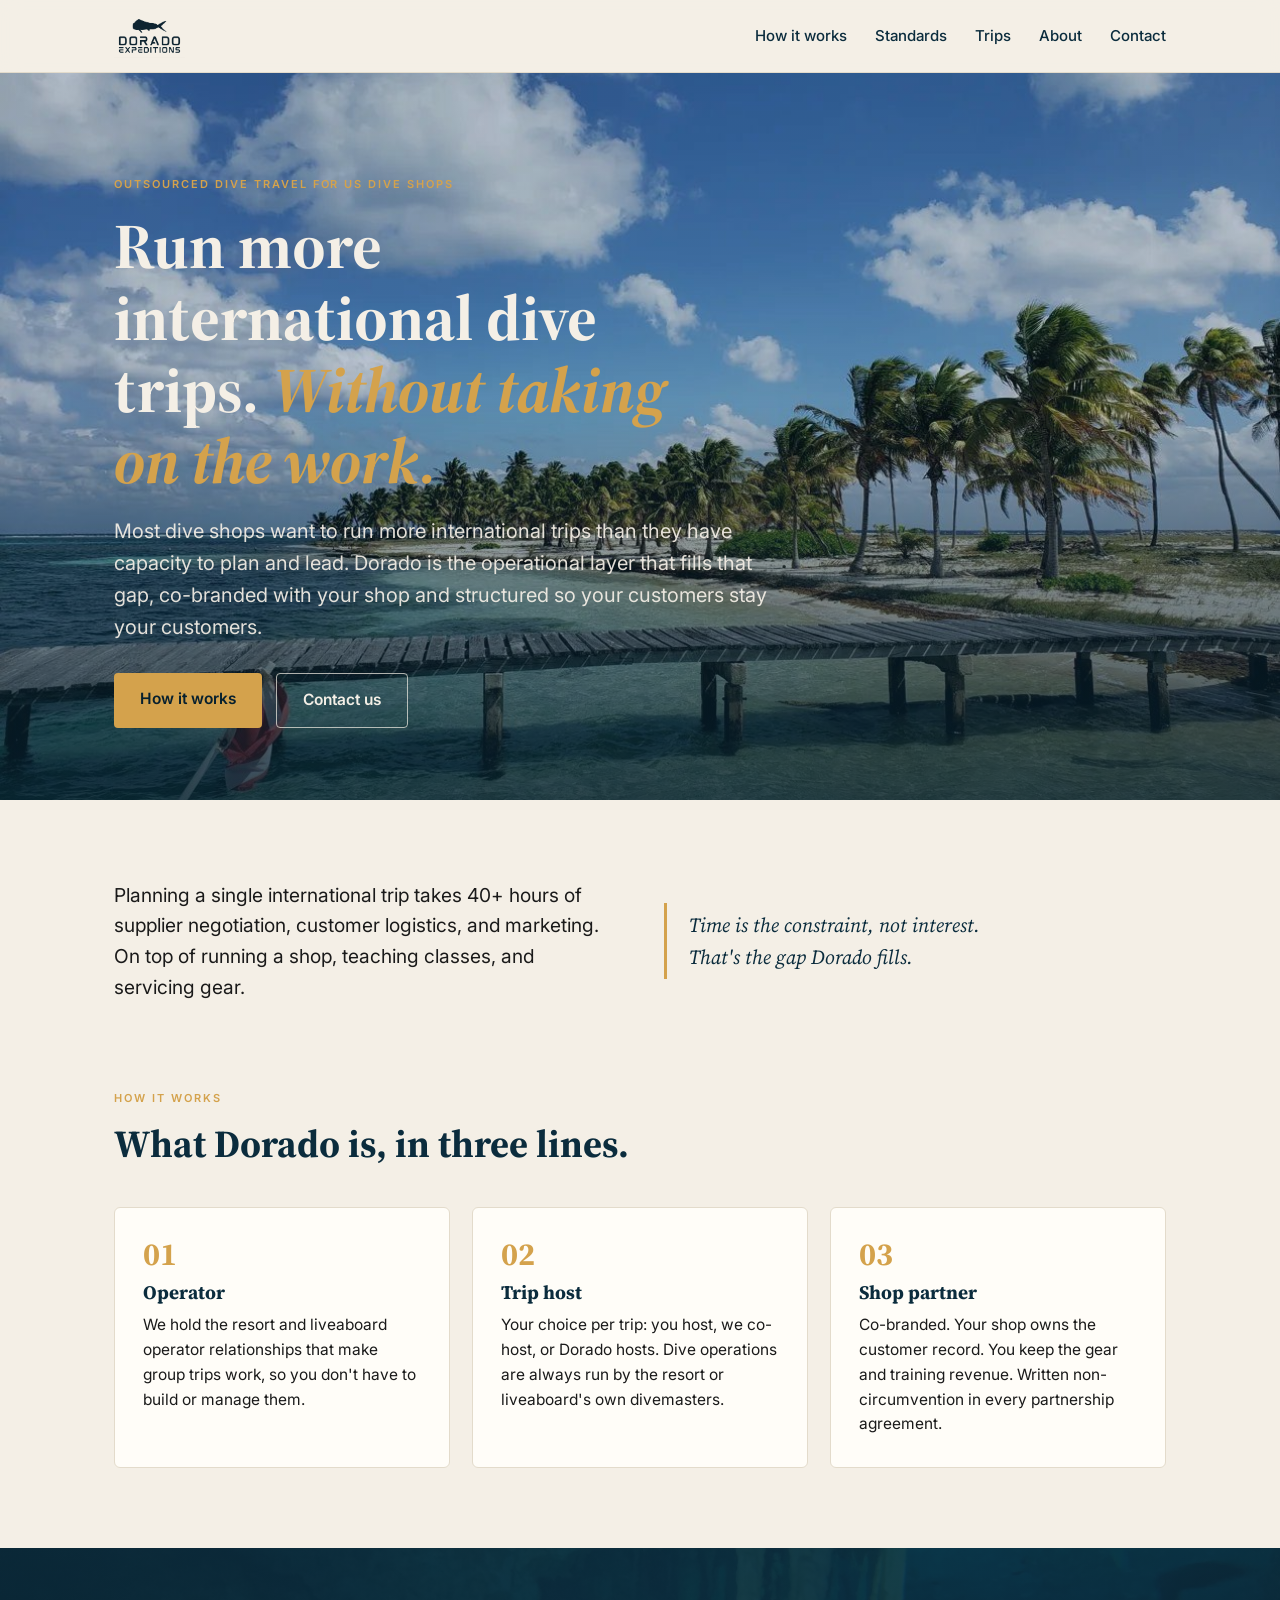
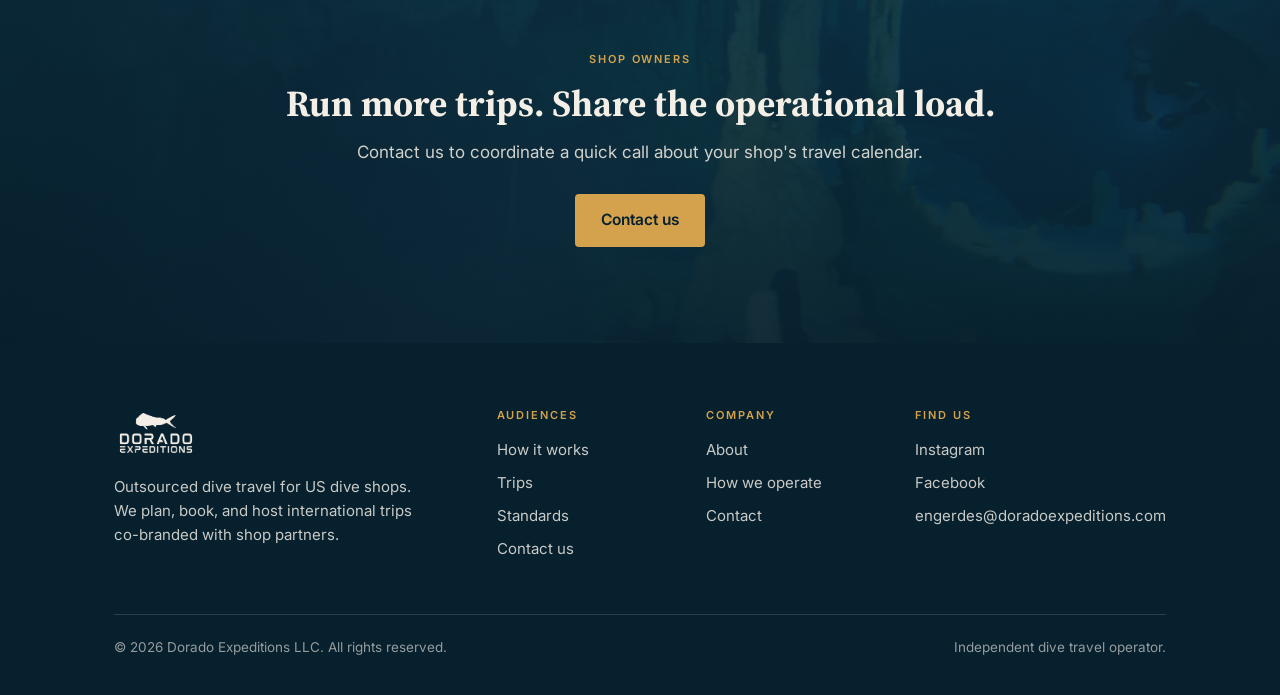
==== index.html @ 0cf163b3 "Add files via upload" ====
<!DOCTYPE html>
<html lang="en">
<head>
<meta charset="utf-8">
<meta name="viewport" content="width=device-width, initial-scale=1">
<title>Dorado Expeditions — Outsourced dive travel for US dive shops</title>
<meta name="description" content="We plan, book, and host international dive trips co-branded with US dive shop partners. Shops keep the customer relationship and the post-trip revenue.">
<link rel="preconnect" href="https://fonts.googleapis.com">
<link rel="preconnect" href="https://fonts.gstatic.com" crossorigin>
<link href="https://fonts.googleapis.com/css2?family=Inter:wght@400;500;600&family=Source+Serif+4:ital,wght@0,400;0,600;0,700;1,400;1,600;1,700&display=swap" rel="stylesheet">
<style>
:root{--sea:#0B2C3D;--bone:#F4EFE6;--gold:#D4A24C;--teal:#3A7D7B;--sand:#D9C9A8;--ink:#1A1A1A;--line:#E3DBCB;--sea-deep:#07202E;}
*{margin:0;padding:0;box-sizing:border-box}
html{scroll-behavior:smooth}
body{background:var(--bone);color:var(--ink);font-family:'Inter',system-ui,sans-serif;font-size:17px;line-height:1.6;-webkit-font-smoothing:antialiased}
img{display:block;max-width:100%}
a{color:inherit;text-decoration:none}
:focus-visible{outline:2px solid var(--gold);outline-offset:3px;border-radius:2px}
.wrap{max-width:1100px;margin:0 auto;padding:0 24px}
.eyebrow{font-size:11px;font-weight:600;letter-spacing:.18em;text-transform:uppercase;color:var(--gold)}
h1,h2,h3{font-family:'Source Serif 4',Georgia,serif;color:var(--sea);line-height:1.12;font-weight:700}
p{max-width:65ch}
/* nav */
.nav{position:sticky;top:0;z-index:50;background:rgba(244,239,230,.92);backdrop-filter:blur(10px);border-bottom:1px solid var(--line)}
.nav-in{max-width:1100px;margin:0 auto;padding:14px 24px;display:flex;align-items:center;justify-content:space-between}
.nav-logo img{height:44px;width:auto}
.nav-links{display:flex;gap:28px;list-style:none}
.nav-links a{font-size:15px;font-weight:500;color:var(--sea);padding-bottom:4px;border-bottom:2px solid transparent;transition:border-color .18s}
.nav-links a:hover,.nav-links a[aria-current]{border-bottom-color:var(--gold)}
.nav-burger{display:none;background:none;border:none;cursor:pointer;padding:6px}
.nav-burger span{display:block;width:22px;height:2px;background:var(--sea);margin:5px 0}
@media(max-width:800px){
 .nav-burger{display:block}
 .nav-links{position:absolute;top:100%;left:0;right:0;background:var(--bone);border-bottom:1px solid var(--line);flex-direction:column;gap:0;padding:8px 24px 16px;display:none}
 .nav-links.open{display:flex}
 .nav-links a{display:block;padding:12px 0;border-bottom:none;font-size:17px}
}
/* home hero */
.hero{position:relative;min-height:78vh;display:flex;align-items:flex-end;color:var(--bone);isolation:isolate}
.hero picture,.hero>img{position:absolute;inset:0;z-index:-2}
.hero picture img,.hero>img{width:100%;height:100%;object-fit:cover}
.hero::after{content:"";position:absolute;inset:0;z-index:-1;background:linear-gradient(180deg,rgba(11,44,61,.28) 0%,rgba(11,44,61,.24) 45%,rgba(7,32,46,.82) 100%)}
.hero-in{width:100%;max-width:1100px;margin:0 auto;padding:96px 24px 72px}
.hero h1{color:var(--bone);font-size:clamp(2.3rem,5.6vw,4rem);max-width:17ch;margin:14px 0 18px}
.hero h1 em{font-style:italic;color:var(--gold)}
.hero p{font-size:clamp(1.05rem,2vw,1.25rem);max-width:52ch;color:rgba(244,239,230,.92)}
.hero-cta{margin-top:30px;display:flex;gap:14px;flex-wrap:wrap}
/* interior page header: compact photo band with title on it */
.page-head{position:relative;display:flex;align-items:flex-end;min-height:320px;color:var(--bone);isolation:isolate}
.page-head>img{position:absolute;inset:0;width:100%;height:100%;object-fit:cover;z-index:-2}
.page-head::after{content:"";position:absolute;inset:0;z-index:-1;background:linear-gradient(180deg,rgba(11,44,61,.42) 0%,rgba(7,32,46,.8) 100%)}
.page-head.plain{background:var(--sea);min-height:0}
.page-head.plain::after{display:none}
.page-head .wrap{width:100%;padding-top:84px;padding-bottom:40px}
.page-head h1{color:var(--bone);font-size:clamp(2rem,4.4vw,2.9rem);margin-top:10px}
.page-head p{color:rgba(244,239,230,.9);margin-top:14px;font-size:clamp(1rem,1.8vw,1.15rem)}
/* buttons */
.btn{display:inline-block;font-weight:600;font-size:15.5px;padding:14px 26px;border-radius:4px;transition:transform .15s,background .15s}
.btn:hover{transform:translateY(-1px)}
.btn-primary{background:var(--sea);color:var(--bone)}
.btn-primary:hover{background:var(--sea-deep)}
.btn-gold{background:var(--gold);color:var(--sea-deep)}
.btn-gold:hover{background:#c3903c}
.btn-ghost{border:1.5px solid rgba(244,239,230,.7);color:var(--bone)}
.btn-ghost:hover{border-color:var(--gold);color:var(--gold)}
/* sections */
.sec{padding:80px 0}
.sec-head{margin-bottom:42px}
.sec-head h2{font-size:clamp(1.7rem,3.4vw,2.4rem);margin-top:12px}
/* cards */
.grid3{display:grid;grid-template-columns:repeat(3,1fr);gap:22px}
.grid2{display:grid;grid-template-columns:1fr 1fr;gap:22px}
@media(max-width:800px){.grid3,.grid2{grid-template-columns:1fr}}
.card{background:#FFFDF8;border:1px solid var(--line);border-radius:6px;padding:30px 28px}
.card .num{font-family:'Source Serif 4',serif;font-size:2rem;font-weight:700;color:var(--gold);line-height:1}
.card h3{font-size:1.2rem;margin:12px 0 10px}
.card p{font-size:15.5px}
.mode{border-top:3px solid var(--gold)}
/* panels */
.panel{border-radius:6px;padding:34px 32px}
.panel h3{font-size:12px;font-weight:600;letter-spacing:.18em;text-transform:uppercase;font-family:'Inter',sans-serif;margin-bottom:18px}
.panel ul{list-style:none}
.panel li{position:relative;padding-left:20px;margin-bottom:12px;font-size:16px;line-height:1.5}
.panel li::before{content:"";position:absolute;left:0;top:.62em;width:6px;height:6px;border-radius:50%}
.panel.dark{background:var(--sea);color:#EEF0EE}
.panel.dark h3{color:var(--gold)}
.panel.dark li::before{background:var(--gold)}
.panel.light{background:#FFFDF8;border:1px solid var(--line);color:var(--sea)}
.panel.light h3{color:var(--gold)}
.panel.light li::before{background:var(--teal)}
/* CTA band (optional photo background) */
.cta-band{position:relative;isolation:isolate;background:var(--sea);color:var(--bone);text-align:center;padding:96px 24px;overflow:hidden}
.cta-band>img{position:absolute;inset:0;width:100%;height:100%;object-fit:cover;z-index:-2}
.cta-band.photo::before{content:"";position:absolute;inset:0;z-index:-1;background:linear-gradient(180deg,rgba(11,44,61,.9) 0%,rgba(7,32,46,.94) 100%)}
.cta-band h2{color:var(--bone);font-size:clamp(1.7rem,3.4vw,2.3rem);margin:12px auto 14px}
.cta-band p{margin:0 auto 28px;color:rgba(244,239,230,.85)}
/* footer */
footer{background:var(--sea-deep);color:rgba(244,239,230,.82);padding:64px 0 36px;font-size:15px}
.foot-grid{display:grid;grid-template-columns:2fr 1fr 1fr 1fr;gap:36px;margin-bottom:44px}
@media(max-width:800px){.foot-grid{grid-template-columns:1fr 1fr}}
@media(max-width:520px){.foot-grid{grid-template-columns:1fr}}
footer h4{font-size:11px;letter-spacing:.18em;text-transform:uppercase;color:var(--gold);margin-bottom:14px;font-weight:600}
footer ul{list-style:none}
footer li{margin-bottom:9px}
footer a:hover{color:var(--gold)}
.foot-logo img{height:52px;width:auto;margin-bottom:16px}
.foot-base{border-top:1px solid rgba(244,239,230,.14);padding-top:22px;display:flex;justify-content:space-between;gap:12px;flex-wrap:wrap;font-size:13.5px;color:rgba(244,239,230,.6)}
/* prose + misc */
.prose p{margin-bottom:18px}
.lead{font-size:clamp(1.05rem,1.8vw,1.2rem)}
.pull{border-left:3px solid var(--gold);padding:6px 0 6px 22px;font-family:'Source Serif 4',serif;font-size:1.25rem;color:var(--sea);font-style:italic}
.portrait{max-width:420px;border-radius:6px;border:1px solid var(--line)}
/* reveal */
.rv{opacity:0;transform:translateY(14px);transition:opacity .6s ease,transform .6s ease}
.rv.in{opacity:1;transform:none}
@media(prefers-reduced-motion:reduce){.rv{opacity:1;transform:none;transition:none}html{scroll-behavior:auto}}
</style>
</head>
<body>
<header class="nav"><div class="nav-in"><a class="nav-logo" href="./" aria-label="Dorado Expeditions home"><img src="logo/dorado-dark.png" alt="Dorado Expeditions"></a><nav aria-label="Main"><button class="nav-burger" aria-label="Menu"><span></span><span></span><span></span></button><ul class="nav-links"><li><a href="for-shops/">How it works</a></li><li><a href="standards/">Standards</a></li><li><a href="trips/">Trips</a></li><li><a href="about/">About</a></li><li><a href="contact/">Contact</a></li></ul></nav></div></header>

<section class="hero">
<picture>
<source media="(max-width:700px)" srcset="photos/home-hero-mobile.jpg">
<img src="photos/home-hero.jpg" alt="Dive boat on open Caribbean water" fetchpriority="high">
</picture>
<div class="hero-in">
<span class="eyebrow">Outsourced dive travel for US dive shops</span>
<h1>Run more international dive trips. <em>Without taking on the work.</em></h1>
<p>Most dive shops want to run more international trips than they have capacity to plan and lead. Dorado is the operational layer that fills that gap, co-branded with your shop and structured so your customers stay your customers.</p>
<div class="hero-cta"><a class="btn btn-gold" href="for-shops/">How it works</a><a class="btn btn-ghost" href="contact/">Contact us</a></div>
</div>
</section>

<section class="sec">
<div class="wrap grid2" style="align-items:center;gap:48px">
<div class="rv">
<p class="lead">Planning a single international trip takes 40+ hours of supplier negotiation, customer logistics, and marketing. On top of running a shop, teaching classes, and servicing gear.</p>
</div>
<div class="rv">
<p class="pull">Time is the constraint, not interest.<br>That's the gap Dorado fills.</p>
</div>
</div>
</section>

<section class="sec" style="padding-top:0">
<div class="wrap">
<div class="sec-head rv"><span class="eyebrow">How it works</span><h2>What Dorado is, in three lines.</h2></div>
<div class="grid3">
<div class="card rv"><div class="num">01</div><h3>Operator</h3><p>We hold the resort and liveaboard operator relationships that make group trips work, so you don't have to build or manage them.</p></div>
<div class="card rv"><div class="num">02</div><h3>Trip host</h3><p>Your choice per trip: you host, we co-host, or Dorado hosts. Dive operations are always run by the resort or liveaboard's own divemasters.</p></div>
<div class="card rv"><div class="num">03</div><h3>Shop partner</h3><p>Co-branded. Your shop owns the customer record. You keep the gear and training revenue. Written non-circumvention in every partnership agreement.</p></div>
</div>
</div>
</section>

<section class="cta-band photo">
<img src="photos/cta-cenote.jpg" alt="" loading="lazy" aria-hidden="true">
<span class="eyebrow">Shop owners</span>
<h2>Run more trips. Share the operational load.</h2>
<p>Contact us to coordinate a quick call about your shop's travel calendar.</p>
<a class="btn btn-gold" href="contact/">Contact us</a>
</section>

<footer><div class="wrap">
<div class="foot-grid">
<div class="foot-logo"><img src="logo/dorado-bone.png" alt="Dorado Expeditions">
<p style="max-width:34ch">Outsourced dive travel for US dive shops. We plan, book, and host international trips co-branded with shop partners.</p></div>
<div><h4>Audiences</h4><ul><li><a href="for-shops/">How it works</a></li><li><a href="trips/">Trips</a></li><li><a href="standards/">Standards</a></li><li><a href="contact/">Contact us</a></li></ul></div>
<div><h4>Company</h4><ul><li><a href="about/">About</a></li><li><a href="standards/">How we operate</a></li><li><a href="contact/">Contact</a></li></ul></div>
<div><h4>Find us</h4><ul><li><a href="https://instagram.com/doradoexpeditions">Instagram</a></li><li><a href="https://facebook.com/doradoexpeditions">Facebook</a></li><li><a href="mailto:engerdes@doradoexpeditions.com">engerdes@doradoexpeditions.com</a></li></ul></div>
</div>
<div class="foot-base"><span>&copy; 2026 Dorado Expeditions LLC. All rights reserved.</span><span>Independent dive travel operator.</span></div>
</div></footer>
<script>
document.querySelector('.nav-burger')?.addEventListener('click',e=>{document.querySelector('.nav-links').classList.toggle('open')});
const io=new IntersectionObserver(es=>es.forEach(x=>{if(x.isIntersecting){x.target.classList.add('in');io.unobserve(x.target)}}),{threshold:.12});
document.querySelectorAll('.rv').forEach(el=>io.observe(el));
</script>
</body>
</html>
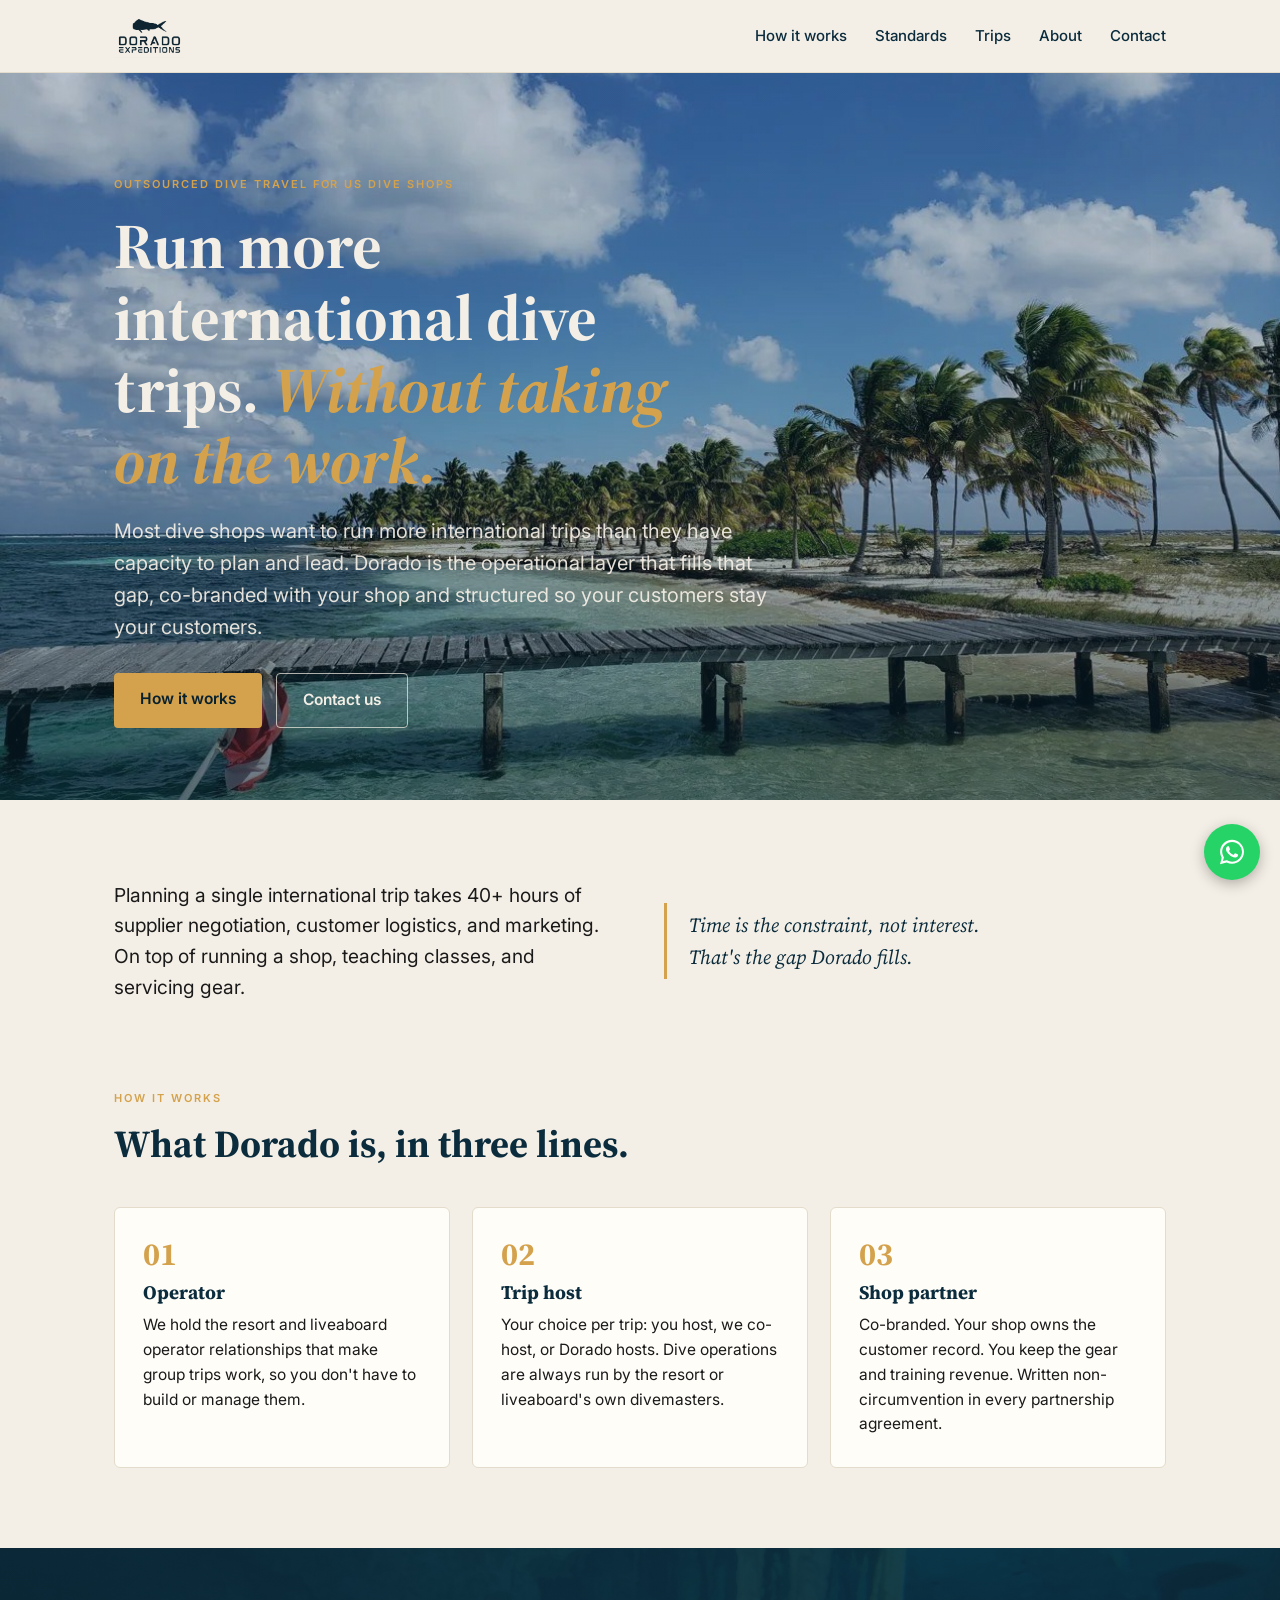
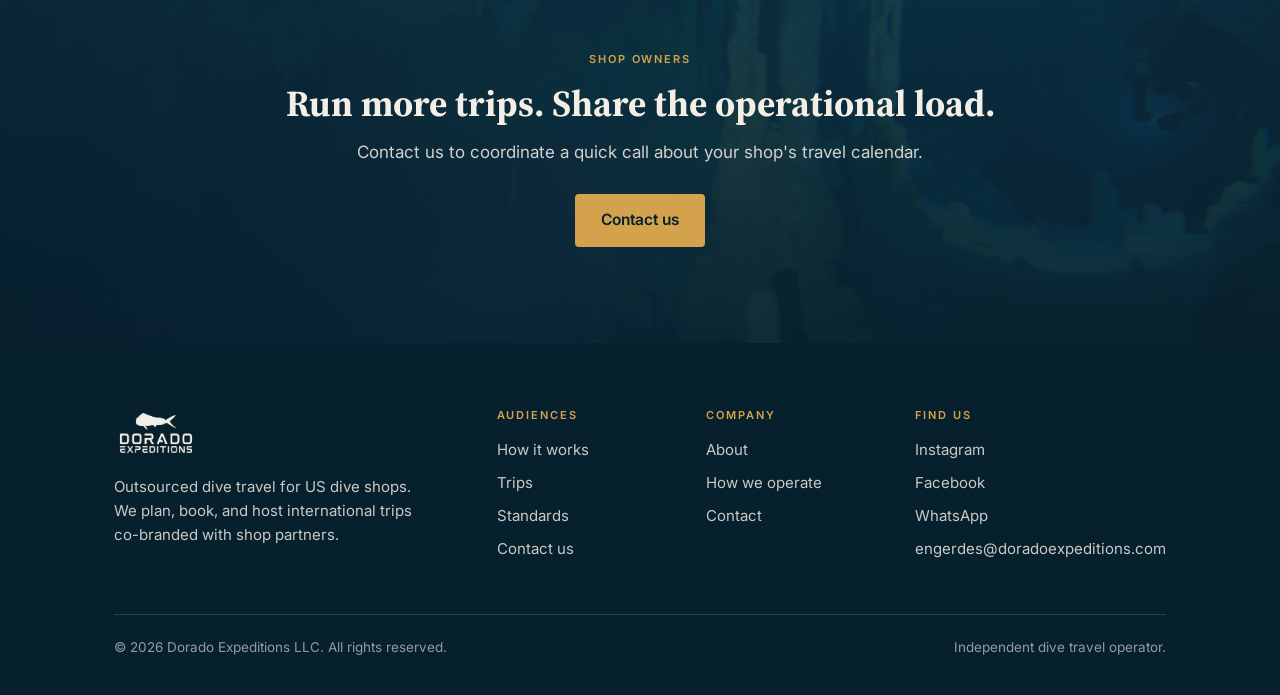
==== commit bc306443: "SEO upgrades, WhatsApp contact channel, hero fix, shared stylesheet - Extract duplicated inline CSS " ====
--- a/index.html
+++ b/index.html
@@ -8,113 +8,46 @@
 <link rel="preconnect" href="https://fonts.googleapis.com">
 <link rel="preconnect" href="https://fonts.gstatic.com" crossorigin>
 <link href="https://fonts.googleapis.com/css2?family=Inter:wght@400;500;600&family=Source+Serif+4:ital,wght@0,400;0,600;0,700;1,400;1,600;1,700&display=swap" rel="stylesheet">
-<style>
-:root{--sea:#0B2C3D;--bone:#F4EFE6;--gold:#D4A24C;--teal:#3A7D7B;--sand:#D9C9A8;--ink:#1A1A1A;--line:#E3DBCB;--sea-deep:#07202E;}
-*{margin:0;padding:0;box-sizing:border-box}
-html{scroll-behavior:smooth}
-body{background:var(--bone);color:var(--ink);font-family:'Inter',system-ui,sans-serif;font-size:17px;line-height:1.6;-webkit-font-smoothing:antialiased}
-img{display:block;max-width:100%}
-a{color:inherit;text-decoration:none}
-:focus-visible{outline:2px solid var(--gold);outline-offset:3px;border-radius:2px}
-.wrap{max-width:1100px;margin:0 auto;padding:0 24px}
-.eyebrow{font-size:11px;font-weight:600;letter-spacing:.18em;text-transform:uppercase;color:var(--gold)}
-h1,h2,h3{font-family:'Source Serif 4',Georgia,serif;color:var(--sea);line-height:1.12;font-weight:700}
-p{max-width:65ch}
-/* nav */
-.nav{position:sticky;top:0;z-index:50;background:rgba(244,239,230,.92);backdrop-filter:blur(10px);border-bottom:1px solid var(--line)}
-.nav-in{max-width:1100px;margin:0 auto;padding:14px 24px;display:flex;align-items:center;justify-content:space-between}
-.nav-logo img{height:44px;width:auto}
-.nav-links{display:flex;gap:28px;list-style:none}
-.nav-links a{font-size:15px;font-weight:500;color:var(--sea);padding-bottom:4px;border-bottom:2px solid transparent;transition:border-color .18s}
-.nav-links a:hover,.nav-links a[aria-current]{border-bottom-color:var(--gold)}
-.nav-burger{display:none;background:none;border:none;cursor:pointer;padding:6px}
-.nav-burger span{display:block;width:22px;height:2px;background:var(--sea);margin:5px 0}
-@media(max-width:800px){
- .nav-burger{display:block}
- .nav-links{position:absolute;top:100%;left:0;right:0;background:var(--bone);border-bottom:1px solid var(--line);flex-direction:column;gap:0;padding:8px 24px 16px;display:none}
- .nav-links.open{display:flex}
- .nav-links a{display:block;padding:12px 0;border-bottom:none;font-size:17px}
+<link rel="stylesheet" href="/assets/site.css">
+<link rel="canonical" href="https://doradoexpeditions.com/">
+<meta property="og:type" content="website">
+<meta property="og:site_name" content="Dorado Expeditions">
+<meta property="og:title" content="Dorado Expeditions — Outsourced dive travel for US dive shops">
+<meta property="og:description" content="We plan, book, and host international dive trips co-branded with US dive shop partners. Shops keep the customer relationship and the post-trip revenue.">
+<meta property="og:url" content="https://doradoexpeditions.com/">
+<meta property="og:image" content="https://doradoexpeditions.com/photos/home-hero.jpg">
+<meta name="twitter:card" content="summary_large_image">
+<link rel="icon" href="/logo/fish-dark.png">
+<link rel="apple-touch-icon" href="/logo/fish-dark.png">
+<script type="application/ld+json">
+{
+  "@context": "https://schema.org",
+  "@type": "TravelAgency",
+  "name": "Dorado Expeditions",
+  "legalName": "Dorado Expeditions LLC",
+  "url": "https://doradoexpeditions.com/",
+  "logo": "https://doradoexpeditions.com/logo/dorado-dark.png",
+  "image": "https://doradoexpeditions.com/photos/home-hero.jpg",
+  "description": "Outsourced dive travel operator. We plan, book, and host international dive trips co-branded with US dive shop partners.",
+  "email": "engerdes@doradoexpeditions.com",
+  "telephone": "+1-609-423-3246",
+  "address": {
+    "@type": "PostalAddress",
+    "addressLocality": "Washington",
+    "addressRegion": "DC",
+    "addressCountry": "US"
+  },
+  "areaServed": "US",
+  "founder": {
+    "@type": "Person",
+    "name": "Etienne N. Gerdes"
+  },
+  "sameAs": [
+    "https://instagram.com/doradoexpeditions",
+    "https://facebook.com/doradoexpeditions"
+  ]
 }
-/* home hero */
-.hero{position:relative;min-height:78vh;display:flex;align-items:flex-end;color:var(--bone);isolation:isolate}
-.hero picture,.hero>img{position:absolute;inset:0;z-index:-2}
-.hero picture img,.hero>img{width:100%;height:100%;object-fit:cover}
-.hero::after{content:"";position:absolute;inset:0;z-index:-1;background:linear-gradient(180deg,rgba(11,44,61,.28) 0%,rgba(11,44,61,.24) 45%,rgba(7,32,46,.82) 100%)}
-.hero-in{width:100%;max-width:1100px;margin:0 auto;padding:96px 24px 72px}
-.hero h1{color:var(--bone);font-size:clamp(2.3rem,5.6vw,4rem);max-width:17ch;margin:14px 0 18px}
-.hero h1 em{font-style:italic;color:var(--gold)}
-.hero p{font-size:clamp(1.05rem,2vw,1.25rem);max-width:52ch;color:rgba(244,239,230,.92)}
-.hero-cta{margin-top:30px;display:flex;gap:14px;flex-wrap:wrap}
-/* interior page header: compact photo band with title on it */
-.page-head{position:relative;display:flex;align-items:flex-end;min-height:320px;color:var(--bone);isolation:isolate}
-.page-head>img{position:absolute;inset:0;width:100%;height:100%;object-fit:cover;z-index:-2}
-.page-head::after{content:"";position:absolute;inset:0;z-index:-1;background:linear-gradient(180deg,rgba(11,44,61,.42) 0%,rgba(7,32,46,.8) 100%)}
-.page-head.plain{background:var(--sea);min-height:0}
-.page-head.plain::after{display:none}
-.page-head .wrap{width:100%;padding-top:84px;padding-bottom:40px}
-.page-head h1{color:var(--bone);font-size:clamp(2rem,4.4vw,2.9rem);margin-top:10px}
-.page-head p{color:rgba(244,239,230,.9);margin-top:14px;font-size:clamp(1rem,1.8vw,1.15rem)}
-/* buttons */
-.btn{display:inline-block;font-weight:600;font-size:15.5px;padding:14px 26px;border-radius:4px;transition:transform .15s,background .15s}
-.btn:hover{transform:translateY(-1px)}
-.btn-primary{background:var(--sea);color:var(--bone)}
-.btn-primary:hover{background:var(--sea-deep)}
-.btn-gold{background:var(--gold);color:var(--sea-deep)}
-.btn-gold:hover{background:#c3903c}
-.btn-ghost{border:1.5px solid rgba(244,239,230,.7);color:var(--bone)}
-.btn-ghost:hover{border-color:var(--gold);color:var(--gold)}
-/* sections */
-.sec{padding:80px 0}
-.sec-head{margin-bottom:42px}
-.sec-head h2{font-size:clamp(1.7rem,3.4vw,2.4rem);margin-top:12px}
-/* cards */
-.grid3{display:grid;grid-template-columns:repeat(3,1fr);gap:22px}
-.grid2{display:grid;grid-template-columns:1fr 1fr;gap:22px}
-@media(max-width:800px){.grid3,.grid2{grid-template-columns:1fr}}
-.card{background:#FFFDF8;border:1px solid var(--line);border-radius:6px;padding:30px 28px}
-.card .num{font-family:'Source Serif 4',serif;font-size:2rem;font-weight:700;color:var(--gold);line-height:1}
-.card h3{font-size:1.2rem;margin:12px 0 10px}
-.card p{font-size:15.5px}
-.mode{border-top:3px solid var(--gold)}
-/* panels */
-.panel{border-radius:6px;padding:34px 32px}
-.panel h3{font-size:12px;font-weight:600;letter-spacing:.18em;text-transform:uppercase;font-family:'Inter',sans-serif;margin-bottom:18px}
-.panel ul{list-style:none}
-.panel li{position:relative;padding-left:20px;margin-bottom:12px;font-size:16px;line-height:1.5}
-.panel li::before{content:"";position:absolute;left:0;top:.62em;width:6px;height:6px;border-radius:50%}
-.panel.dark{background:var(--sea);color:#EEF0EE}
-.panel.dark h3{color:var(--gold)}
-.panel.dark li::before{background:var(--gold)}
-.panel.light{background:#FFFDF8;border:1px solid var(--line);color:var(--sea)}
-.panel.light h3{color:var(--gold)}
-.panel.light li::before{background:var(--teal)}
-/* CTA band (optional photo background) */
-.cta-band{position:relative;isolation:isolate;background:var(--sea);color:var(--bone);text-align:center;padding:96px 24px;overflow:hidden}
-.cta-band>img{position:absolute;inset:0;width:100%;height:100%;object-fit:cover;z-index:-2}
-.cta-band.photo::before{content:"";position:absolute;inset:0;z-index:-1;background:linear-gradient(180deg,rgba(11,44,61,.9) 0%,rgba(7,32,46,.94) 100%)}
-.cta-band h2{color:var(--bone);font-size:clamp(1.7rem,3.4vw,2.3rem);margin:12px auto 14px}
-.cta-band p{margin:0 auto 28px;color:rgba(244,239,230,.85)}
-/* footer */
-footer{background:var(--sea-deep);color:rgba(244,239,230,.82);padding:64px 0 36px;font-size:15px}
-.foot-grid{display:grid;grid-template-columns:2fr 1fr 1fr 1fr;gap:36px;margin-bottom:44px}
-@media(max-width:800px){.foot-grid{grid-template-columns:1fr 1fr}}
-@media(max-width:520px){.foot-grid{grid-template-columns:1fr}}
-footer h4{font-size:11px;letter-spacing:.18em;text-transform:uppercase;color:var(--gold);margin-bottom:14px;font-weight:600}
-footer ul{list-style:none}
-footer li{margin-bottom:9px}
-footer a:hover{color:var(--gold)}
-.foot-logo img{height:52px;width:auto;margin-bottom:16px}
-.foot-base{border-top:1px solid rgba(244,239,230,.14);padding-top:22px;display:flex;justify-content:space-between;gap:12px;flex-wrap:wrap;font-size:13.5px;color:rgba(244,239,230,.6)}
-/* prose + misc */
-.prose p{margin-bottom:18px}
-.lead{font-size:clamp(1.05rem,1.8vw,1.2rem)}
-.pull{border-left:3px solid var(--gold);padding:6px 0 6px 22px;font-family:'Source Serif 4',serif;font-size:1.25rem;color:var(--sea);font-style:italic}
-.portrait{max-width:420px;border-radius:6px;border:1px solid var(--line)}
-/* reveal */
-.rv{opacity:0;transform:translateY(14px);transition:opacity .6s ease,transform .6s ease}
-.rv.in{opacity:1;transform:none}
-@media(prefers-reduced-motion:reduce){.rv{opacity:1;transform:none;transition:none}html{scroll-behavior:auto}}
-</style>
+</script>
 </head>
 <body>
 <header class="nav"><div class="nav-in"><a class="nav-logo" href="./" aria-label="Dorado Expeditions home"><img src="logo/dorado-dark.png" alt="Dorado Expeditions"></a><nav aria-label="Main"><button class="nav-burger" aria-label="Menu"><span></span><span></span><span></span></button><ul class="nav-links"><li><a href="for-shops/">How it works</a></li><li><a href="standards/">Standards</a></li><li><a href="trips/">Trips</a></li><li><a href="about/">About</a></li><li><a href="contact/">Contact</a></li></ul></nav></div></header>
@@ -168,10 +101,11 @@
 <p style="max-width:34ch">Outsourced dive travel for US dive shops. We plan, book, and host international trips co-branded with shop partners.</p></div>
 <div><h4>Audiences</h4><ul><li><a href="for-shops/">How it works</a></li><li><a href="trips/">Trips</a></li><li><a href="standards/">Standards</a></li><li><a href="contact/">Contact us</a></li></ul></div>
 <div><h4>Company</h4><ul><li><a href="about/">About</a></li><li><a href="standards/">How we operate</a></li><li><a href="contact/">Contact</a></li></ul></div>
-<div><h4>Find us</h4><ul><li><a href="https://instagram.com/doradoexpeditions">Instagram</a></li><li><a href="https://facebook.com/doradoexpeditions">Facebook</a></li><li><a href="mailto:engerdes@doradoexpeditions.com">engerdes@doradoexpeditions.com</a></li></ul></div>
+<div><h4>Find us</h4><ul><li><a href="https://instagram.com/doradoexpeditions">Instagram</a></li><li><a href="https://facebook.com/doradoexpeditions">Facebook</a></li><li><a href="https://wa.me/16094233246">WhatsApp</a></li><li><a href="mailto:engerdes@doradoexpeditions.com">engerdes@doradoexpeditions.com</a></li></ul></div>
 </div>
 <div class="foot-base"><span>&copy; 2026 Dorado Expeditions LLC. All rights reserved.</span><span>Independent dive travel operator.</span></div>
 </div></footer>
+<a class="wa-float" href="https://wa.me/16094233246?text=Hi%20Dorado%20%E2%80%94%20I%20run%20a%20dive%20shop%20and%20want%20to%20talk%20about%20running%20trips%20together." target="_blank" rel="noopener" aria-label="Chat with Dorado on WhatsApp"><svg viewBox="0 0 32 32" aria-hidden="true"><path d="M16.04 3C9.02 3 3.32 8.7 3.32 15.72c0 2.24.59 4.43 1.71 6.36L3.2 29l7.1-1.86a12.66 12.66 0 0 0 5.74 1.38h.01c7.01 0 12.72-5.7 12.72-12.72 0-3.4-1.32-6.6-3.72-9A12.65 12.65 0 0 0 16.04 3zm0 23.38h-.01a10.5 10.5 0 0 1-5.35-1.47l-.38-.23-3.98 1.04 1.06-3.88-.25-.4a10.53 10.53 0 0 1-1.62-5.62c0-5.83 4.75-10.57 10.58-10.57 2.83 0 5.48 1.1 7.48 3.1a10.5 10.5 0 0 1 3.1 7.48c0 5.83-4.75 10.57-10.57 10.57zm5.8-7.92c-.32-.16-1.88-.93-2.17-1.03-.29-.11-.5-.16-.72.16-.21.32-.82 1.03-1 1.24-.19.21-.37.24-.69.08-.32-.16-1.34-.5-2.56-1.58-.95-.84-1.58-1.88-1.77-2.2-.18-.32-.02-.49.14-.65.14-.14.32-.37.48-.56.16-.19.21-.32.32-.53.1-.21.05-.4-.03-.56-.08-.16-.72-1.72-.98-2.36-.26-.62-.52-.54-.72-.55l-.61-.01c-.21 0-.56.08-.85.4-.29.32-1.12 1.09-1.12 2.65 0 1.56 1.14 3.07 1.3 3.29.16.21 2.25 3.43 5.45 4.81.76.33 1.36.53 1.82.67.77.25 1.46.21 2.01.13.61-.09 1.88-.77 2.14-1.51.26-.74.26-1.38.19-1.51-.08-.13-.29-.21-.61-.37z"/></svg></a>
 <script>
 document.querySelector('.nav-burger')?.addEventListener('click',e=>{document.querySelector('.nav-links').classList.toggle('open')});
 const io=new IntersectionObserver(es=>es.forEach(x=>{if(x.isIntersecting){x.target.classList.add('in');io.unobserve(x.target)}}),{threshold:.12});
--- a/assets/site.css
+++ b/assets/site.css
@@ -0,0 +1,109 @@
+:root{--sea:#0B2C3D;--bone:#F4EFE6;--gold:#D4A24C;--teal:#3A7D7B;--sand:#D9C9A8;--ink:#1A1A1A;--line:#E3DBCB;--sea-deep:#07202E;}
+*{margin:0;padding:0;box-sizing:border-box}
+html{scroll-behavior:smooth}
+body{background:var(--bone);color:var(--ink);font-family:'Inter',system-ui,sans-serif;font-size:17px;line-height:1.6;-webkit-font-smoothing:antialiased}
+img{display:block;max-width:100%}
+a{color:inherit;text-decoration:none}
+:focus-visible{outline:2px solid var(--gold);outline-offset:3px;border-radius:2px}
+.wrap{max-width:1100px;margin:0 auto;padding:0 24px}
+.eyebrow{font-size:11px;font-weight:600;letter-spacing:.18em;text-transform:uppercase;color:var(--gold)}
+h1,h2,h3{font-family:'Source Serif 4',Georgia,serif;color:var(--sea);line-height:1.12;font-weight:700}
+p{max-width:65ch}
+/* nav */
+.nav{position:sticky;top:0;z-index:50;background:rgba(244,239,230,.92);backdrop-filter:blur(10px);border-bottom:1px solid var(--line)}
+.nav-in{max-width:1100px;margin:0 auto;padding:14px 24px;display:flex;align-items:center;justify-content:space-between}
+.nav-logo img{height:44px;width:auto}
+.nav-links{display:flex;gap:28px;list-style:none}
+.nav-links a{font-size:15px;font-weight:500;color:var(--sea);padding-bottom:4px;border-bottom:2px solid transparent;transition:border-color .18s}
+.nav-links a:hover,.nav-links a[aria-current]{border-bottom-color:var(--gold)}
+.nav-burger{display:none;background:none;border:none;cursor:pointer;padding:6px}
+.nav-burger span{display:block;width:22px;height:2px;background:var(--sea);margin:5px 0}
+@media(max-width:800px){
+ .nav-burger{display:block}
+ .nav-links{position:absolute;top:100%;left:0;right:0;background:var(--bone);border-bottom:1px solid var(--line);flex-direction:column;gap:0;padding:8px 24px 16px;display:none}
+ .nav-links.open{display:flex}
+ .nav-links a{display:block;padding:12px 0;border-bottom:none;font-size:17px}
+}
+/* home hero */
+.hero{position:relative;min-height:78vh;display:flex;align-items:flex-end;color:var(--bone);isolation:isolate}
+.hero picture,.hero>img{position:absolute;inset:0;z-index:-2}
+.hero picture img,.hero>img{width:100%;height:100%;object-fit:cover}
+.hero::after{content:"";position:absolute;inset:0;z-index:-1;background:linear-gradient(180deg,rgba(11,44,61,.25) 0%,rgba(11,44,61,.3) 55%,rgba(7,32,46,.6) 100%)}
+.hero-in{width:100%;max-width:1100px;margin:0 auto;padding:96px 24px 72px}
+.hero h1{color:var(--bone);font-size:clamp(2.3rem,5.6vw,4rem);max-width:17ch;margin:14px 0 18px}
+.hero h1 em{font-style:italic;color:var(--gold)}
+.hero p{font-size:clamp(1.05rem,2vw,1.25rem);max-width:52ch;color:rgba(244,239,230,.92)}
+.hero-cta{margin-top:30px;display:flex;gap:14px;flex-wrap:wrap}
+/* interior page header: compact photo band with title on it */
+.page-head{position:relative;display:flex;align-items:flex-end;min-height:320px;color:var(--bone);isolation:isolate}
+.page-head>img{position:absolute;inset:0;width:100%;height:100%;object-fit:cover;z-index:-2}
+.page-head::after{content:"";position:absolute;inset:0;z-index:-1;background:linear-gradient(180deg,rgba(11,44,61,.42) 0%,rgba(7,32,46,.8) 100%)}
+.page-head.plain{background:var(--sea);min-height:0}
+.page-head.plain::after{display:none}
+.page-head .wrap{width:100%;padding-top:84px;padding-bottom:40px}
+.page-head h1{color:var(--bone);font-size:clamp(2rem,4.4vw,2.9rem);margin-top:10px}
+.page-head p{color:rgba(244,239,230,.9);margin-top:14px;font-size:clamp(1rem,1.8vw,1.15rem)}
+/* buttons */
+.btn{display:inline-block;font-weight:600;font-size:15.5px;padding:14px 26px;border-radius:4px;transition:transform .15s,background .15s}
+.btn:hover{transform:translateY(-1px)}
+.btn-primary{background:var(--sea);color:var(--bone)}
+.btn-primary:hover{background:var(--sea-deep)}
+.btn-gold{background:var(--gold);color:var(--sea-deep)}
+.btn-gold:hover{background:#c3903c}
+.btn-ghost{border:1.5px solid rgba(244,239,230,.7);color:var(--bone)}
+.btn-ghost:hover{border-color:var(--gold);color:var(--gold)}
+/* sections */
+.sec{padding:80px 0}
+.sec-head{margin-bottom:42px}
+.sec-head h2{font-size:clamp(1.7rem,3.4vw,2.4rem);margin-top:12px}
+/* cards */
+.grid3{display:grid;grid-template-columns:repeat(3,1fr);gap:22px}
+.grid2{display:grid;grid-template-columns:1fr 1fr;gap:22px}
+@media(max-width:800px){.grid3,.grid2{grid-template-columns:1fr}}
+.card{background:#FFFDF8;border:1px solid var(--line);border-radius:6px;padding:30px 28px}
+.card .num{font-family:'Source Serif 4',serif;font-size:2rem;font-weight:700;color:var(--gold);line-height:1}
+.card h3{font-size:1.2rem;margin:12px 0 10px}
+.card p{font-size:15.5px}
+.mode{border-top:3px solid var(--gold)}
+/* panels */
+.panel{border-radius:6px;padding:34px 32px}
+.panel h3{font-size:12px;font-weight:600;letter-spacing:.18em;text-transform:uppercase;font-family:'Inter',sans-serif;margin-bottom:18px}
+.panel ul{list-style:none}
+.panel li{position:relative;padding-left:20px;margin-bottom:12px;font-size:16px;line-height:1.5}
+.panel li::before{content:"";position:absolute;left:0;top:.62em;width:6px;height:6px;border-radius:50%}
+.panel.dark{background:var(--sea);color:#EEF0EE}
+.panel.dark h3{color:var(--gold)}
+.panel.dark li::before{background:var(--gold)}
+.panel.light{background:#FFFDF8;border:1px solid var(--line);color:var(--sea)}
+.panel.light h3{color:var(--gold)}
+.panel.light li::before{background:var(--teal)}
+/* CTA band (optional photo background) */
+.cta-band{position:relative;isolation:isolate;background:var(--sea);color:var(--bone);text-align:center;padding:96px 24px;overflow:hidden}
+.cta-band>img{position:absolute;inset:0;width:100%;height:100%;object-fit:cover;z-index:-2}
+.cta-band.photo::before{content:"";position:absolute;inset:0;z-index:-1;background:linear-gradient(180deg,rgba(11,44,61,.9) 0%,rgba(7,32,46,.94) 100%)}
+.cta-band h2{color:var(--bone);font-size:clamp(1.7rem,3.4vw,2.3rem);margin:12px auto 14px}
+.cta-band p{margin:0 auto 28px;color:rgba(244,239,230,.85)}
+/* footer */
+footer{background:var(--sea-deep);color:rgba(244,239,230,.82);padding:64px 0 36px;font-size:15px}
+.foot-grid{display:grid;grid-template-columns:2fr 1fr 1fr 1fr;gap:36px;margin-bottom:44px}
+@media(max-width:800px){.foot-grid{grid-template-columns:1fr 1fr}}
+@media(max-width:520px){.foot-grid{grid-template-columns:1fr}}
+footer h4{font-size:11px;letter-spacing:.18em;text-transform:uppercase;color:var(--gold);margin-bottom:14px;font-weight:600}
+footer ul{list-style:none}
+footer li{margin-bottom:9px}
+footer a:hover{color:var(--gold)}
+.foot-logo img{height:52px;width:auto;margin-bottom:16px}
+.foot-base{border-top:1px solid rgba(244,239,230,.14);padding-top:22px;display:flex;justify-content:space-between;gap:12px;flex-wrap:wrap;font-size:13.5px;color:rgba(244,239,230,.6)}
+/* prose + misc */
+.prose p{margin-bottom:18px}
+.lead{font-size:clamp(1.05rem,1.8vw,1.2rem)}
+.pull{border-left:3px solid var(--gold);padding:6px 0 6px 22px;font-family:'Source Serif 4',serif;font-size:1.25rem;color:var(--sea);font-style:italic}
+.portrait{max-width:420px;border-radius:6px;border:1px solid var(--line)}
+/* reveal */
+.rv{opacity:0;transform:translateY(14px);transition:opacity .6s ease,transform .6s ease}
+.rv.in{opacity:1;transform:none}
+@media(prefers-reduced-motion:reduce){.rv{opacity:1;transform:none;transition:none}html{scroll-behavior:auto}}
+/* WhatsApp floating chat button */
+.wa-float{position:fixed;right:20px;bottom:calc(20px + env(safe-area-inset-bottom));z-index:90;width:56px;height:56px;border-radius:50%;background:#25D366;display:flex;align-items:center;justify-content:center;box-shadow:0 4px 14px rgba(0,0,0,.28);transition:transform .15s}
+.wa-float:hover{transform:scale(1.06)}
+.wa-float svg{width:30px;height:30px;fill:#fff}
